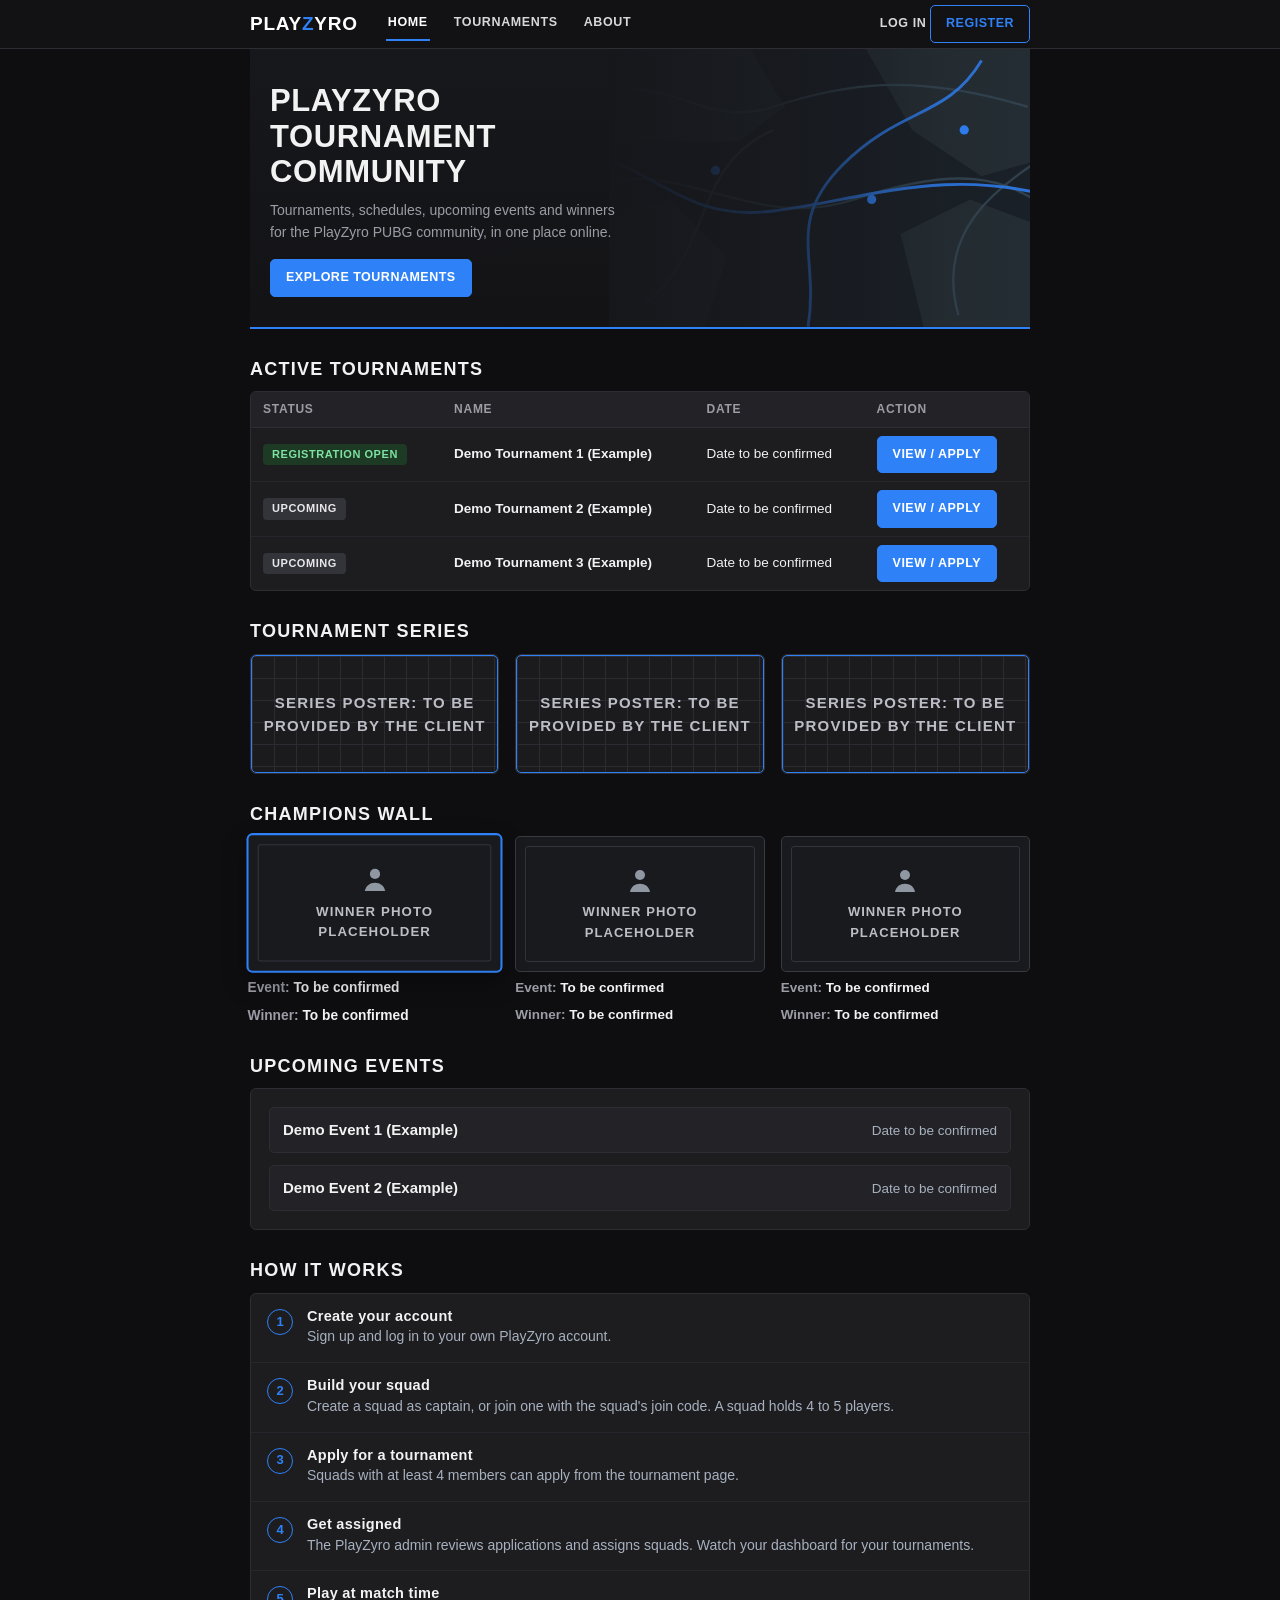
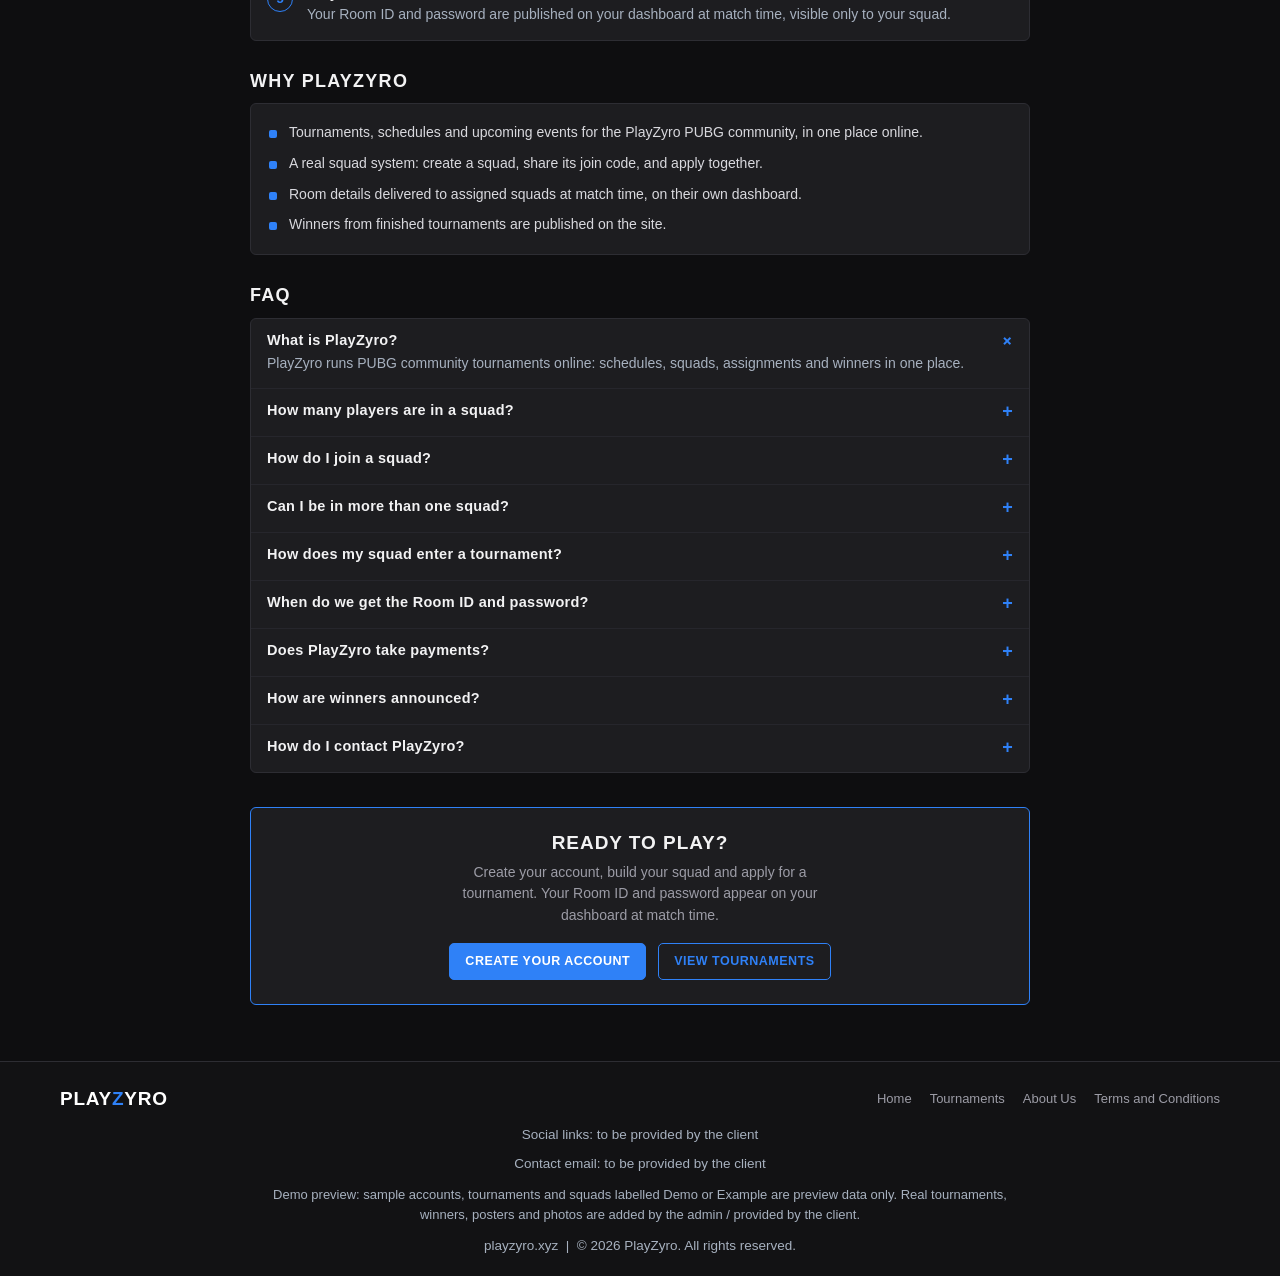
==== index.html @ bf6d505b "UI/UX fix round (Snow-approved 191-point analysis): all V10 points + version 2026-11-20g" ====
<!DOCTYPE html>
<html lang="en">
<head>
<meta charset="UTF-8">
<meta name="viewport" content="width=device-width, initial-scale=1.0">
<title>PlayZyro Tournament Community - PlayZyro</title>
<meta name="description" content=" Tournaments, schedules, upcoming events and winners for the PlayZyro PUBG community, in one place online. ">
<link rel="icon" href=" data:image/svg+xml,%3Csvg xmlns='http://www.w3.org/2000/svg' viewBox='0 0 32 32'%3E%3Crect width='32' height='32' fill='%23151517'/%3E%3Ctext x='16' y='23' font-size='20' font-weight='900' fill='%232f81f7' text-anchor='middle' font-family='Arial'%3EZ%3C/text%3E%3C/svg%3E ">
<link rel="stylesheet" href="assets/css/style.css?v=2026-11-20g">
<script>window.PZ_VARIANT = 'v10';</script>
<script src="assets/js/app.js?v=2026-11-20g"></script>
</head>
<body class="home">
<header class="site">
<div class="header-in col-home">
<a class="logo" href="index.html">PLAY<span class="z">Z</span>YRO</a>
<nav class="main">
<a href="index.html" class="active">Home</a><a href="tournaments.html">Tournaments</a><a href="about.html">About</a>
<a href="dashboard.html" data-nav-dash style="display:none">Dashboard</a>
<a href="admin.html" data-nav-admin style="display:none">Admin Panel</a>
</nav>
<div class="header-right"><span data-user-chip></span></div>
</div>
</header>
<script>
(function(){var u=window.PZ?PZ.session():null;if(u){var d=document.querySelector('[data-nav-dash]');if(d)d.style.display='';if(u.role==='admin'){var a=document.querySelector('[data-nav-admin]');if(a)a.style.display='';}}})();
</script>

<div class="home-wrap">
<section class="hero">
<div class="hero-art"><svg viewBox="0 0 420 240" preserveAspectRatio="xMidYMid slice" role="img" aria-label="Stylised map graphic" xmlns="http://www.w3.org/2000/svg">
<rect width="420" height="240" fill="#1a2027"/>
<g fill="#242d33"><path d="M0 0h150l30 50-40 30H0z"/><path d="M250 0h170v90l-70 20-60-40z"/><path d="M0 150l80-20 50 50-20 60H0z"/><path d="M280 160l60-30 80 30v80H300z"/></g>
<g fill="none" stroke="#31424e" stroke-width="2"><path d="M20 40c60-20 90 30 150 10s120-30 220 0"/><path d="M10 120c80-30 140 40 230 10s130-20 170 10"/><path d="M60 220c60-50 40-120 110-150"/><path d="M330 230c-20-70 30-110 80-140"/></g>
<g fill="none" stroke="#2f81f7" stroke-width="2.5" opacity="0.85"><path d="M0 90c70 10 90 60 170 50s150-40 250-10"/><path d="M200 240c10-60-20-90 30-140s90-40 120-90"/></g>
<g fill="#2f81f7"><circle cx="120" cy="105" r="4"/><circle cx="255" cy="130" r="4"/><circle cx="335" cy="70" r="4"/></g>
</svg><div class="hero-fade"></div></div>
<div class="hero-content">
<h1>PlayZyro<br>Tournament<br>Community</h1>
<p>Tournaments, schedules, upcoming events and winners for the PlayZyro PUBG community, in one place online.</p>
<a class="btn" href="tournaments.html">Explore Tournaments</a>
</div>
</section>

<h2 class="sec">Active Tournaments</h2>
<div class="tablewrap stackwrap"><table class="stack">
<thead><tr><th>Status</th><th>Name</th><th>Date</th><th>Action</th></tr></thead>
<tbody id="home-tournaments"></tbody>
</table></div>

<h2 class="sec">Tournament Series</h2>
<div class="grid3">
<div class="card"><div class="ph tall blue gridbg">Series poster: to be provided by the client</div></div>
<div class="card"><div class="ph tall blue gridbg">Series poster: to be provided by the client</div></div>
<div class="card"><div class="ph tall blue gridbg">Series poster: to be provided by the client</div></div>
</div>

<h2 class="sec">Champions Wall</h2>
<div class="grid3">
<div><div class="photo-ph champ-ph"><span class="ph-frame"><svg width="30" height="30" viewBox="0 0 24 24" fill="currentColor" aria-hidden="true"><circle cx="12" cy="8" r="4"/><path d="M4 21.5c.8-4.2 4-6.5 8-6.5s7.2 2.3 8 6.5z"/></svg><span>Winner Photo Placeholder</span></span></div><p class="champ-line"><span class="cl-k">Event:</span> <span class="cl-v">To be confirmed</span></p><p class="champ-line"><span class="cl-k">Winner:</span> <span class="cl-v">To be confirmed</span></p></div>
<div><div class="photo-ph champ-ph"><span class="ph-frame"><svg width="30" height="30" viewBox="0 0 24 24" fill="currentColor" aria-hidden="true"><circle cx="12" cy="8" r="4"/><path d="M4 21.5c.8-4.2 4-6.5 8-6.5s7.2 2.3 8 6.5z"/></svg><span>Winner Photo Placeholder</span></span></div><p class="champ-line"><span class="cl-k">Event:</span> <span class="cl-v">To be confirmed</span></p><p class="champ-line"><span class="cl-k">Winner:</span> <span class="cl-v">To be confirmed</span></p></div>
<div><div class="photo-ph champ-ph"><span class="ph-frame"><svg width="30" height="30" viewBox="0 0 24 24" fill="currentColor" aria-hidden="true"><circle cx="12" cy="8" r="4"/><path d="M4 21.5c.8-4.2 4-6.5 8-6.5s7.2 2.3 8 6.5z"/></svg><span>Winner Photo Placeholder</span></span></div><p class="champ-line"><span class="cl-k">Event:</span> <span class="cl-v">To be confirmed</span></p><p class="champ-line"><span class="cl-k">Winner:</span> <span class="cl-v">To be confirmed</span></p></div>
</div>

<h2 class="sec">Upcoming Events</h2>
<div class="panel"><div id="home-events" class="evlist"></div></div>

<h2 class="sec">How It Works</h2>
<div class="steps">
<div class="step"><span class="n">1</span><div><h3>Create your account</h3><p>Sign up and log in to your own PlayZyro account.</p></div></div>
<div class="step"><span class="n">2</span><div><h3>Build your squad</h3><p>Create a squad as captain, or join one with the squad's join code. A squad holds 4 to 5 players.</p></div></div>
<div class="step"><span class="n">3</span><div><h3>Apply for a tournament</h3><p>Squads with at least 4 members can apply from the tournament page.</p></div></div>
<div class="step"><span class="n">4</span><div><h3>Get assigned</h3><p>The PlayZyro admin reviews applications and assigns squads. Watch your dashboard for your tournaments.</p></div></div>
<div class="step"><span class="n">5</span><div><h3>Play at match time</h3><p>Your Room ID and password are published on your dashboard at match time, visible only to your squad.</p></div></div>
</div>

<h2 class="sec">Why PlayZyro</h2>
<div class="panel"><ul class="ticks">
<li>Tournaments, schedules and upcoming events for the PlayZyro PUBG community, in one place online.</li>
<li>A real squad system: create a squad, share its join code, and apply together.</li>
<li>Room details delivered to assigned squads at match time, on their own dashboard.</li>
<li>Winners from finished tournaments are published on the site.</li>
</ul></div>

<h2 class="sec">FAQ</h2>
<div class="faq">
<div class="qa"><h3>What is PlayZyro?</h3><p>PlayZyro runs PUBG community tournaments online: schedules, squads, assignments and winners in one place.</p></div>
<div class="qa"><h3>How many players are in a squad?</h3><p>A squad holds 4 to 5 players. The captain creates the squad and shares its join code.</p></div>
<div class="qa"><h3>How do I join a squad?</h3><p>Ask the captain for the squad's join code, then use Join a Squad while logged in.</p></div>
<div class="qa"><h3>Can I be in more than one squad?</h3><p>Each player has one active squad.</p></div>
<div class="qa"><h3>How does my squad enter a tournament?</h3><p>A squad with at least 4 members applies from the tournament page. The admin assigns squads, and assigned squads see the tournament on their dashboard.</p></div>
<div class="qa"><h3>When do we get the Room ID and password?</h3><p>The admin publishes them at match time. They appear on the dashboard of assigned squad members only.</p></div>
<div class="qa"><h3>Does PlayZyro take payments?</h3><p>No. PlayZyro does not take payments, deposits or withdrawals on this site.</p></div>
<div class="qa"><h3>How are winners announced?</h3><p>Winners from finished tournaments are published in the winners section on this site.</p></div>
<div class="qa"><h3>How do I contact PlayZyro?</h3><p>Contact email: to be provided by the client.</p></div>
</div>

<div class="cta-band">
<h2>Ready to Play?</h2>
<p>Create your account, build your squad and apply for a tournament. Your Room ID and password appear on your dashboard at match time.</p>
<div class="row"><a class="btn" href="auth.html">Create Your Account</a><a class="btn ghost" href="tournaments.html">View Tournaments</a></div>
</div>
</div>
<script>
function chip(s){var c=(s==='Registration Open')?'chip green':((s==='Live')?'chip blue':'chip');return '<span class="'+c+'">'+PZ.esc(s)+'</span>';}
var tb=document.getElementById('home-tournaments');
if(!PZ.db.tournaments.length){tb.innerHTML='<tr><td colspan="4" class="empty">No tournaments yet. Tournaments added by the admin will appear here.</td></tr>';}
else{tb.innerHTML=PZ.db.tournaments.map(function(t){return '<tr><td data-label="Status">'+chip(t.status)+'</td><td class="name" data-label="Name">'+PZ.esc(t.name)+'</td><td data-label="Date">'+PZ.esc(t.dateText)+'</td><td data-label="Action"><a class="btn sm" href="tournament.html?id='+t.id+'">View / Apply</a></td></tr>';}).join('');}
var ev=document.getElementById('home-events');
ev.innerHTML=PZ.db.events.length?PZ.db.events.map(function(e){return '<div class="evitem evrow"><b>'+PZ.esc(e.title)+'</b><span class="muted small">'+PZ.esc(e.dateText)+'</span></div>';}).join(''):'<p class="muted">No upcoming events yet. Events added by the admin will appear here.</p>';
</script>
<footer class="site">
<div class="wrap">
<div class="foot-top"><a class="logo" href="index.html">PLAY<span class="z">Z</span>YRO</a>
<nav><a href="index.html">Home</a><a href="tournaments.html">Tournaments</a><a href="about.html">About Us</a><a href="terms.html">Terms and Conditions</a></nav></div>
<p class="small muted">Social links: to be provided by the client</p>
<p class="small muted">Contact email: to be provided by the client</p>
<p class="demo-note">Demo preview: sample accounts, tournaments and squads labelled Demo or Example are preview data only. Real tournaments, winners, posters and photos are added by the admin / provided by the client.</p>
<p class="small muted" style="margin-top:10px">playzyro.xyz &nbsp;|&nbsp; &copy; <span id="yr"></span> PlayZyro. All rights reserved.</p>
</div>
</footer>
<script>document.getElementById('yr').textContent=new Date().getFullYear();</script>
</body>
</html>
---- assets/css/style.css ----
:root{--bg:#0e0e10;--page:#151517;--panel:#1d1d20;--panel2:#232327;--border:#2d2d33;--text:#f2f2f3;--muted:#9c9ca6;--blue:#2f81f7;--blue2:#1f6feb;--chip:#33333a;--green:#3fb950;--radius:6px}
*{box-sizing:border-box;margin:0;padding:0}
html{scrollbar-color:#333 var(--bg)}
body{background:var(--bg);color:var(--text);font-family:-apple-system,BlinkMacSystemFont,"Segoe UI",Roboto,Inter,Helvetica,Arial,sans-serif;font-size:15px;line-height:1.55}
a{color:var(--blue);text-decoration:none}
a:hover{text-decoration:underline}
.wrap{max-width:1200px;margin:0 auto;padding:0 20px}
.wrap-narrow{max-width:900px;margin:0 auto;padding:0 20px}
h1,h2,h3{line-height:1.15;font-weight:800;letter-spacing:.02em}
h2.sec{font-size:19px;text-transform:uppercase;letter-spacing:.06em;margin:34px 0 14px}
.muted{color:var(--muted)}
.small{font-size:13px}
/* header */
header.site{background:#121214;border-bottom:1px solid var(--border);position:sticky;top:0;z-index:50}
.header-in{max-width:1200px;margin:0 auto;padding:0 20px;display:flex;align-items:center;gap:26px;min-height:58px;flex-wrap:wrap}
.logo{font-size:24px;font-weight:900;letter-spacing:.04em;color:#fff;white-space:nowrap}
.logo:hover{text-decoration:none}
.logo .z{color:var(--blue)}
nav.main{display:flex;gap:22px;flex-wrap:wrap;margin-left:8px}
nav.main a{color:#d7d7dc;font-size:13px;font-weight:700;text-transform:uppercase;letter-spacing:.05em;padding:6px 2px}
nav.main a.active{color:#fff;border-bottom:2px solid var(--blue)}
nav.main a:hover{color:#fff;text-decoration:none}
.header-right{margin-left:auto;display:flex;align-items:center;gap:14px;font-size:13px}
.btn{display:inline-block;background:var(--blue);color:#fff;border:1px solid var(--blue);border-radius:5px;padding:9px 18px;font-weight:700;font-size:13px;text-transform:uppercase;letter-spacing:.04em;cursor:pointer;text-align:center}
.btn:hover{background:var(--blue2);text-decoration:none}
.btn.ghost{background:transparent;color:var(--blue)}
.btn.ghost:hover{background:#1b2a44}
.btn.grey{background:var(--chip);border-color:var(--chip);color:#eee}
.btn.sm{padding:6px 12px;font-size:12px}
.btn.block{display:block;width:100%}
/* hero */
.hero{background:linear-gradient(180deg,#17181c,#131316);border-bottom:2px solid var(--blue);padding:44px 0 40px;overflow:hidden}
.hero-grid{display:grid;grid-template-columns:1.15fr .85fr;gap:24px;align-items:center}
.hero h1{font-size:42px;text-transform:uppercase}
.hero p{color:var(--muted);margin:12px 0 20px;max-width:46ch}
.hero-map{width:100%;height:auto;display:block}
/* panels, cards, tables */
.panel{background:var(--panel);border:1px solid var(--border);border-radius:var(--radius);padding:18px}
.ph{width:100%;border:1px solid #3a3a42;border-radius:5px;background:repeating-linear-gradient(45deg,#222227,#222227 10px,#26262b 10px,#26262b 20px);color:#bdbdc6;display:flex;align-items:center;justify-content:center;text-align:center;font-weight:800;letter-spacing:.08em;text-transform:uppercase;padding:26px 10px;min-height:130px}
.ph.tall{min-height:170px}
.ph.grey{background:#5a5a60;color:#e8e8ea}
.grid3{display:grid;grid-template-columns:repeat(3,1fr);gap:16px}
.card{background:var(--panel);border:1px solid var(--border);border-radius:var(--radius);overflow:hidden}
.card .body{padding:14px}
.card h3{font-size:16px;margin-bottom:4px}
.chip{display:inline-block;background:var(--chip);color:#e8e8ea;border-radius:4px;padding:2px 9px;font-size:11px;font-weight:700;text-transform:uppercase;letter-spacing:.05em}
.chip.blue{background:var(--blue);color:#fff}
.chip.green{background:#1d3a24;color:#7ee2a0}
.tablewrap{overflow-x:auto;border:1px solid var(--border);border-radius:var(--radius);background:var(--panel);max-width:100%}
.admin-grid>*{min-width:0}
table{width:100%;border-collapse:collapse;min-width:560px}
th{ text-align:left;font-size:12px;text-transform:uppercase;letter-spacing:.06em;color:var(--muted);background:var(--panel2);padding:11px 14px;border-bottom:1px solid var(--border)}
td{padding:12px 14px;border-bottom:1px solid #26262c;vertical-align:middle}
tr:last-child td{border-bottom:none}
td.name{font-weight:700}
/* forms */
label{display:block;font-size:12px;font-weight:700;text-transform:uppercase;letter-spacing:.06em;color:var(--muted);margin:14px 0 6px}
input,select,textarea{width:100%;background:#141416;border:1px solid #3a3a42;border-radius:5px;color:var(--text);padding:10px 12px;font-size:14px;font-family:inherit}
input:focus,select:focus{outline:2px solid var(--blue);outline-offset:0}
.check{display:flex;gap:9px;align-items:flex-start;font-size:13px;color:var(--muted);margin:14px 0;text-transform:none;letter-spacing:0;font-weight:400}
.check input{width:auto;margin-top:3px}
.formerr{background:#3a1d1d;border:1px solid #7a3333;color:#ffb4b4;border-radius:5px;padding:10px 12px;font-size:13px;margin-top:14px;display:none}
.formok{background:#1d3320;border:1px solid #2f5a36;color:#a9e8b6;border-radius:5px;padding:10px 12px;font-size:13px;margin-top:14px;display:none}
/* footer */
footer.site{border-top:1px solid var(--border);background:#121214;margin-top:56px;padding:30px 0 26px;text-align:center}
footer.site .logo{font-size:19px}
footer.site nav{display:flex;gap:18px;justify-content:center;flex-wrap:wrap;margin:12px 0}
footer.site nav a{color:var(--muted);font-size:13px}
.demo-note{max-width:760px;margin:14px auto 0;color:var(--muted);font-size:12.5px}
/* auth */
.auth-shell{max-width:920px;margin:38px auto;padding:0 20px}
.auth-card{display:grid;grid-template-columns:1fr 1fr;background:var(--panel);border:1px solid var(--border);border-radius:8px;overflow:hidden}
.auth-left{padding:30px;border-right:1px solid var(--border);background:linear-gradient(160deg,#191a20,#121215)}
.auth-left .big{font-size:38px;font-weight:900;letter-spacing:.03em;line-height:1.05}
.auth-left .big .z{color:var(--blue)}
.auth-feats{margin:22px 0;display:grid;gap:9px}
.auth-feats span{font-size:15px;font-weight:800;text-transform:uppercase;letter-spacing:.07em;color:#e8e8ea}
.auth-feats span i{font-style:normal;color:var(--blue);margin-right:8px}
.auth-right{padding:26px 28px}
.tabs{display:flex;gap:26px;border-bottom:1px solid var(--border);margin-bottom:6px}
.tabs button{background:none;border:none;color:var(--muted);font:inherit;font-weight:800;font-size:13px;text-transform:uppercase;letter-spacing:.05em;padding:10px 2px;cursor:pointer}
.tabs button.active{color:#fff;border-bottom:2px solid var(--blue)}
.demo-box{margin-top:20px;background:var(--panel2);border:1px dashed #45454f;border-radius:5px;padding:12px 14px;font-size:13px;color:var(--muted)}
.demo-box b{color:#e8e8ea}
/* dashboard */
.dash-grid{display:grid;grid-template-columns:360px 1fr;gap:26px;align-items:start;margin-top:26px}
.member{display:flex;align-items:center;gap:11px;padding:9px 2px;border-bottom:1px solid #26262c}
.member:last-child{border-bottom:none}
.avatar{width:30px;height:30px;border-radius:50%;background:#3a3f4a;color:#fff;display:flex;align-items:center;justify-content:center;font-weight:800;font-size:13px;flex:none}
.codebox{display:flex;gap:10px;align-items:center;background:#141416;border:1px solid #3a3a42;border-radius:5px;padding:10px 12px;margin-top:12px}
.codebox .code{font-size:19px;font-weight:800;letter-spacing:.06em}
.roomcard{border:1px solid var(--blue);border-radius:var(--radius);overflow:hidden;margin-top:14px}
.roomcard .tab{background:var(--blue);color:#fff;font-weight:800;font-size:12px;text-transform:uppercase;letter-spacing:.06em;padding:7px 14px}
.roomcard .rbody{background:var(--panel);padding:16px}
.roomvals{display:grid;grid-template-columns:1fr 1fr;gap:14px}
.roomvals .v{font-size:21px;font-weight:800}
/* admin */
.admin-head{display:flex;align-items:center;gap:16px;flex-wrap:wrap;margin-top:24px}
.counts{margin-left:auto;display:flex;gap:10px;flex-wrap:wrap}
.count-pill{background:var(--panel);border:1px solid var(--border);border-radius:5px;padding:8px 14px;font-size:13px}
.count-pill b{font-size:16px}
.admin-grid{display:grid;grid-template-columns:1fr 1.25fr .95fr;gap:18px;align-items:start;margin-top:18px}
.admin-grid h3{font-size:15px;text-transform:uppercase;letter-spacing:.06em;margin-bottom:12px}
.tlist{display:grid;gap:12px}
.titem{border-left:3px solid var(--blue);background:var(--panel2);border-radius:4px;padding:11px 13px}
.titem .nm{font-weight:800}
.evlist{display:grid;gap:12px}
.evitem{border:1px solid var(--border);border-radius:5px;padding:11px 13px;background:var(--panel2)}
.checklist{display:grid;gap:8px;margin:8px 0}
.checklist label{display:flex;gap:9px;align-items:center;text-transform:none;letter-spacing:0;font-size:14px;color:var(--text);font-weight:600;margin:0}
.checklist input{width:auto}
/* ===== Round 1 screenshot-match fixes ===== */
/* Landing-R1-01: compact header inside the page column */
.header-in{min-height:48px;gap:20px}
header.site .logo{font-size:19px}
nav.main a{font-size:12.5px}
.login-link{color:#d7d7dc;font-weight:700;text-transform:uppercase;font-size:12.5px;letter-spacing:.05em}
.login-link:hover{color:#fff;text-decoration:none}
.btn.outline{background:transparent;color:var(--blue);border:1px solid var(--blue)}
.btn.outline:hover{background:#1b2a44;text-decoration:none}
.header-in.col-home{max-width:820px}
/* Landing-R1-02: compact narrow Home column */
.home-wrap{max-width:820px;margin:0 auto;padding:0 20px}
body.home h2.sec{font-size:16px;margin:26px 0 10px}
body.home td{padding:8px 12px;font-size:13.5px}
body.home th{padding:8px 12px}
body.home .btn{padding:8px 15px;font-size:12.5px}
body.home .ph{min-height:96px;padding:18px 10px}
body.home .ph.tall{min-height:118px}
/* Landing-R1-03: hero artwork edge-to-edge on the right half */
.hero{position:relative;padding:34px 20px 30px}
.hero-art{position:absolute;top:0;right:0;bottom:0;width:54%;z-index:0}
.hero-art svg{width:100%;height:100%;display:block}
.hero-fade{position:absolute;inset:0;background:linear-gradient(90deg,#16171b 0%,rgba(22,23,27,.72) 42%,rgba(22,23,27,.08) 78%,rgba(22,23,27,0) 100%)}
.hero-content{position:relative;z-index:1;max-width:56%}
body.home .hero h1{font-size:31px}
body.home .hero p{font-size:14px;margin:10px 0 16px}
/* Landing-R1-04: series boxes - blue outline only */
.ph.blue{border-color:var(--blue)}
/* Landing-R1-05: champions wall - plain dark, envelope cross lines, icon */
.champ-ph{position:relative;background:#1b1b1f;overflow:hidden}
.champ-ph .x{position:absolute;inset:0;width:100%;height:100%}
.champ-ph .c{position:relative;z-index:1;display:flex;flex-direction:column;align-items:center;gap:7px}
.champ-ph .c svg{color:#8f97a3}
.champ-line{margin-top:8px;font-weight:700;font-size:13.5px}
/* Tournaments-R1-01: labelled filter row */
.filterrow3{display:grid;grid-template-columns:1.2fr 1fr 1fr;gap:14px;margin:20px 0;align-items:end}
.fctl label{margin:0 0 6px}
.fctl input,.fctl select{margin:0}
/* Tournaments-R1-02: grid-pattern poster placeholder + meta row */
.ph.gridbg{background-color:#1b1b1e;background-image:linear-gradient(#2b2b31 1px,transparent 1px),linear-gradient(90deg,#2b2b31 1px,transparent 1px);background-size:22px 22px}
.cardmeta{display:flex;align-items:center;justify-content:space-between;gap:10px;margin-top:12px}
.chip.prize{background:var(--chip);color:#e8e8ea;text-transform:none;letter-spacing:.02em;font-size:12px;padding:4px 10px}
/* Tournaments-R1-03: bracket actions */
.brackets{font-weight:700;white-space:nowrap;text-transform:uppercase;letter-spacing:.06em}
.brackets::before{content:"[";margin-right:2px}
.brackets::after{content:"]";margin-left:2px}
/* Auth-R1-01: left panel lockup, stat slots, crate, corner brackets */
.auth-left{position:relative;padding:30px 30px 196px;background-color:#14151a;background-image:linear-gradient(160deg,rgba(25,26,32,.92),rgba(18,18,21,.96)),linear-gradient(#23242b 1px,transparent 1px),linear-gradient(90deg,#23242b 1px,transparent 1px);background-size:auto,26px 26px,26px 26px}
.auth-left .big{font-size:34px}
.auth-left .big .pl{display:block}
.cnr{position:absolute;width:18px;height:18px;border:2px solid #4a5566;z-index:2}
.cnr.tl{top:10px;left:10px;border-right:none;border-bottom:none}
.cnr.tr{top:10px;right:10px;border-left:none;border-bottom:none}
.cnr.bl{bottom:10px;left:10px;border-right:none;border-top:none}
.cnr.br{bottom:10px;right:10px;border-left:none;border-top:none}
.auth-stats{margin-top:26px;display:grid;gap:20px;position:relative;z-index:1}
.astat .av{font-size:19px;font-weight:800;color:#fff;line-height:1.2}
.astat .al{font-size:11.5px;font-weight:700;text-transform:uppercase;letter-spacing:.08em;color:var(--muted);margin-top:2px}
.crate{position:absolute;right:16px;bottom:14px;width:172px;height:auto;z-index:1}
/* Dashboard-R1-01: bell + avatar in header */
.bell{position:relative;display:inline-flex;color:#d7d7dc}
.bell .dot{position:absolute;top:-2px;right:-2px;width:8px;height:8px;border-radius:50%;background:var(--blue)}
.userbox{display:flex;align-items:center;gap:9px;font-weight:700}
/* Dashboard-R1-02: enrolled rows blue left border */
tr.enrolled td:first-child{border-left:3px solid var(--blue)}
/* Dashboard-R1-03: room card angled tab + starts line + copy buttons */
.roomcard{overflow:visible}
.room-top{display:flex;justify-content:space-between;align-items:flex-start;gap:10px}
.room-tab{background:var(--blue);color:#fff;font-weight:800;font-size:12px;text-transform:uppercase;letter-spacing:.06em;padding:7px 22px 7px 14px;clip-path:polygon(0 0,100% 0,calc(100% - 13px) 100%,0 100%);margin:-1px 0 0 -1px;border-radius:5px 0 0 0}
.room-starts{font-size:12.5px;color:var(--muted);padding:7px 12px 0 0;text-align:right}
.room-starts b{color:var(--text)}
.rname{font-weight:800;text-transform:uppercase;letter-spacing:.04em;font-size:13px;margin-bottom:10px}
.vrow{display:flex;align-items:center;gap:9px}
.copybtn{background:#26262c;border:1px solid #3a3a42;border-radius:5px;color:#c9c9d1;width:30px;height:30px;display:inline-flex;align-items:center;justify-content:center;cursor:pointer;flex:none}
.copybtn:hover{color:#fff;border-color:var(--blue)}
/* Admin-R1-01: system status */
.sys-status{font-size:12px;letter-spacing:.06em;color:var(--muted);display:flex;align-items:center;gap:7px;text-transform:uppercase}
.sys-status b{color:var(--green)}
.sysdot{width:8px;height:8px;border-radius:50%;background:var(--blue);display:inline-block}
.admin-grid .panel{scroll-margin-top:78px}
/* Admin-R1-03: panel head search, actions, pagination */
.panelhead{display:flex;align-items:center;justify-content:space-between;gap:12px;margin-bottom:12px}
.panelhead h3{margin-bottom:0}
.panelhead input[type="search"]{width:170px;padding:7px 10px;font-size:13px}
.act{font-weight:700;font-size:12.5px;text-transform:uppercase;letter-spacing:.04em;background:none;border:none;color:var(--blue);cursor:pointer;padding:2px 3px;font-family:inherit}
.act:hover{text-decoration:underline}
.act.danger{color:#f0716c}
.pager{display:flex;align-items:center;gap:10px;justify-content:center;margin-top:12px;font-size:13px;color:var(--muted)}
.pager button{background:var(--panel2);border:1px solid var(--border);color:var(--text);border-radius:5px;padding:5px 12px;cursor:pointer;font-family:inherit;font-size:13px}
.pager button:disabled{opacity:.4;cursor:default}
tr.hl td{background:#1c2a3f}
.sq-detail{margin-top:12px;border:1px dashed #45454f;border-radius:5px;padding:11px 13px;font-size:13.5px;background:var(--panel2)}
.inline-edit{display:flex;gap:8px;align-items:center}
.inline-edit input{flex:1;padding:7px 10px}
.status-banned{color:#f0716c;font-weight:700}
.status-active{color:var(--green);font-weight:700}
/* Admin-R1-04: tournament manager items */
.titem{border-left:3px solid #3a3a42}
.titem.st-reg{border-left-color:#e8e8ea}
.titem.st-live{border-left-color:var(--blue)}
.titem.st-up{border-left-color:#3a3a42}
.trow{display:flex;align-items:flex-start;justify-content:space-between;gap:10px}
.trow .nm{font-weight:800}
.trow .tright{display:flex;align-items:center;gap:10px;flex:none}
.trow .parts{display:flex;align-items:center;gap:6px;color:var(--muted);font-size:13px}
.tchip{background:#3a3a42;color:#e8e8ea}
.tchip.white{background:#e8e8ea;color:#17171a}
.tchip.blue{background:var(--blue);color:#fff}
@media(max-width:640px){
 .trow{flex-wrap:wrap}
 .trow .tmain{min-width:0;flex:1 1 auto}
 .trow .tmain .chip{max-width:100%}
}
/* Admin-R1-05: events timeline */
.timeline{position:relative;display:grid;gap:0}
.timeline:before{content:"";position:absolute;left:56px;top:8px;bottom:8px;width:2px;background:#33333c}
.tl-item{position:relative;display:grid;grid-template-columns:44px 1fr;gap:26px;padding:9px 0}
.tl-date{background:var(--panel2);border:1px solid var(--border);border-radius:5px;text-align:center;font-weight:800;font-size:13px;padding:8px 0;letter-spacing:.05em;align-self:start}
.tl-dot{position:absolute;left:52.5px;top:20px;width:9px;height:9px;border-radius:50%;background:var(--blue);z-index:1}
.tl-card{border:1px solid var(--border);border-radius:5px;padding:10px 13px;background:var(--panel2);align-self:start}
.ev-add{margin:2px 0 10px 70px}
/* TournamentDetail-R1-01: detail grid stacks on phone */
.dash-grid.detail{grid-template-columns:1fr 380px}
@media(max-width:760px){
 .dash-grid.detail{grid-template-columns:1fr}
 .filterrow3{grid-template-columns:1fr}
 .hero-art{width:100%;opacity:.5}
 .hero-content{max-width:100%}
 .crate{width:132px}
 .auth-left{padding-bottom:158px}
 .ev-add{margin-left:0}
}
/* ===== Round 2 (Snow phone check) fixes ===== */
/* R2-04: heading type stack actually applied (single source stack) */
:root{--font:-apple-system,BlinkMacSystemFont,"Segoe UI",Roboto,Inter,Helvetica,Arial,sans-serif}
body{font-family:var(--font)}
h1,h2,h3,.logo,.auth-left .big,.tl-date,.codebox .code{font-family:var(--font)}
button{font-family:inherit}
/* R2-03/06: photo placeholder treatment - frame + silhouette, distinct from grid posters */
.photo-ph{position:relative;border:1px solid #3a3a42;border-radius:5px;background:#191a1e;display:flex;min-height:130px;color:#bdbdc6}
.photo-ph .ph-frame{flex:1;margin:9px;border:1px solid #33333d;border-radius:3px;display:flex;flex-direction:column;align-items:center;justify-content:center;gap:7px;font-weight:800;letter-spacing:.08em;text-transform:uppercase;text-align:center;padding:18px 10px;font-size:13px}
.photo-ph .ph-frame svg{color:#8f97a3}
.champ-line{margin-top:6px;font-weight:700;font-size:13.5px}
.champ-line .cl-k{color:var(--muted);font-weight:600}
.champ-line .cl-v{white-space:nowrap}
/* R2-01/02: mobile header one row + slide-in drawer */
.nav-toggle{display:none;background:none;border:1px solid var(--border);border-radius:5px;width:40px;height:40px;align-items:center;justify-content:center;cursor:pointer;color:#fff;flex:none;padding:0}
.drawer{position:fixed;top:0;right:0;height:100dvh;width:min(320px,86vw);background:#141416;border-left:1px solid var(--border);z-index:200;transform:translateX(105%);visibility:hidden;transition:transform .32s ease,visibility 0s linear .32s;display:flex;flex-direction:column;padding:18px;overflow-y:auto}
.drawer.open{transform:translateX(0);visibility:visible;transition:transform .32s ease,visibility 0s}
.drawer-backdrop{position:fixed;inset:0;background:rgba(0,0,0,.55);z-index:190;opacity:0;pointer-events:none;transition:opacity .32s ease}
.drawer-backdrop.show{opacity:1;pointer-events:auto}
.drawer-head{display:flex;align-items:center;justify-content:space-between;gap:12px;margin-bottom:10px}
.drawer-close{background:none;border:1px solid var(--border);border-radius:5px;width:36px;height:36px;display:inline-flex;align-items:center;justify-content:center;cursor:pointer;color:#fff;flex:none;padding:0}
.drawer nav{display:grid;gap:0}
.drawer nav a{padding:12px 6px;border-bottom:1px solid #26262c;color:#e8e8ea;font-weight:700;text-transform:uppercase;font-size:13px;letter-spacing:.05em}
.drawer nav a:hover{color:#fff;text-decoration:none}
.drawer-auth{margin-top:auto;padding-top:16px;display:grid;gap:10px;font-size:14px}
.drawer-auth .drawer-user{font-weight:800;font-size:15px}
@media(max-width:820px){
 header.site nav.main{display:none}
 header.site .header-right{display:none}
 .nav-toggle{display:inline-flex;margin-left:auto}
 .header-in{flex-wrap:nowrap;gap:12px}
}
@media(min-width:821px){
 .drawer,.drawer-backdrop{display:none}
}
/* R2-05/08: auth - form leads on mobile, stat slots one row of 3 with dividers */
@media(max-width:820px){
 .auth-card{grid-template-columns:1fr}
 .auth-right{order:-1}
 .auth-left{border-right:none;border-top:1px solid var(--border);padding-bottom:172px}
 .auth-stats{grid-template-columns:repeat(3,1fr);gap:0}
 .auth-stats .astat{padding:0 10px}
 .auth-stats .astat:first-child{padding-left:0}
 .auth-stats .astat + .astat{border-left:1px solid var(--border)}
 .auth-stats .av{font-size:14.5px}
}
/* R2-07: public tables become stacked label/value cards on mobile */
@media(max-width:640px){
 table.stack{min-width:0;display:block}
 table.stack thead{display:none}
 table.stack tbody{display:block}
 table.stack tr{display:block;background:var(--panel);border:1px solid var(--border);border-radius:6px;margin:0 0 12px;padding:5px 0}
 table.stack td{display:flex;justify-content:space-between;align-items:center;gap:14px;border-bottom:1px solid #26262c;padding:9px 14px;text-align:right}
 table.stack tr td:last-child{border-bottom:none}
 table.stack td::before{content:attr(data-label);font-size:11px;font-weight:700;text-transform:uppercase;letter-spacing:.06em;color:var(--muted);text-align:left;flex:none}
 table.stack td.empty{display:block;text-align:center}
 table.stack td.empty::before{content:none}
 .stackwrap{overflow:visible;border:none;background:transparent;border-radius:0}
}
/* R2-07: admin tables - contained scroll, visible hint, sticky first column on mobile */
.scrollhint{display:none}
#panel-users table,#panel-squads table{min-width:0}
@media(max-width:820px){
 .scrollhint{display:block;font-size:12px;color:var(--muted);margin:0 0 8px}
 #panel-users table,#panel-squads table{min-width:540px}
 #panel-users th:first-child,#panel-squads th:first-child{position:sticky;left:0;background:var(--panel2);z-index:1}
 #panel-users td:first-child,#panel-squads td:first-child{position:sticky;left:0;background:var(--panel);z-index:1}
}
/* R2-09: footer tightened, brand/nav columns on desktop */
footer.site{padding:22px 0 20px}
.foot-top{display:flex;align-items:center;justify-content:space-between;gap:14px;flex-wrap:wrap;margin-bottom:12px}
footer.site .foot-top nav{margin:0}
footer.site p{margin-top:8px}
footer.site .demo-note{margin-top:10px}
@media(max-width:640px){
 .foot-top{flex-direction:column;justify-content:center;text-align:center}
}
/* R2-13: depth sections - steps, why list, faq, rules, cta band */
.steps{border:1px solid var(--border);border-radius:6px;background:var(--panel);overflow:hidden}
.step{display:flex;gap:14px;padding:14px 16px;border-bottom:1px solid #26262c}
.step:last-child{border-bottom:none}
.step .n{flex:none;width:26px;height:26px;border:1px solid var(--blue);color:var(--blue);border-radius:50%;display:flex;align-items:center;justify-content:center;font-weight:800;font-size:13px;margin-top:1px}
.step h3{font-size:14.5px;margin-bottom:2px}
.step p{color:var(--muted);font-size:13.5px}
.ticks{list-style:none;display:grid;gap:9px}
.ticks li{padding-left:20px;position:relative;color:#d9d9de;font-size:14px}
.ticks li::before{content:"";position:absolute;left:0;top:8px;width:8px;height:8px;background:var(--blue);border-radius:2px}
.faq{border:1px solid var(--border);border-radius:6px;background:var(--panel);overflow:hidden}
.qa{padding:13px 16px;border-bottom:1px solid #26262c}
.qa:last-child{border-bottom:none}
.qa h3{font-size:14.5px;margin-bottom:3px}
.qa p{color:var(--muted);font-size:13.5px}
.cta-band{border:1px solid var(--blue);border-radius:6px;background:var(--panel);padding:24px 20px;text-align:center;margin-top:34px}
.cta-band h2{font-size:19px;text-transform:uppercase;letter-spacing:.05em}
.cta-band p{color:var(--muted);margin:8px auto 16px;max-width:52ch;font-size:14px}
.cta-band .row{display:flex;gap:12px;justify-content:center;flex-wrap:wrap}
/* toast */
.pz-toast{position:fixed;left:50%;bottom:26px;transform:translateX(-50%) translateY(20px);background:#22242a;color:#fff;border:1px solid var(--blue);border-radius:6px;padding:12px 20px;font-size:14px;opacity:0;pointer-events:none;transition:opacity .25s,transform .25s;z-index:999;max-width:90vw;text-align:center}
.pz-toast.show{opacity:1;transform:translateX(-50%) translateY(0)}
/* text pages */
.prose{max-width:820px}
.prose h2{font-size:17px;margin:24px 0 8px;text-transform:uppercase;letter-spacing:.04em}
.prose p{color:#d9d9de;margin-bottom:12px}
.gapbox{border:1px dashed #54545f;border-radius:6px;padding:16px;background:var(--panel);color:var(--muted);margin-top:22px}
.pagehead{margin-top:30px}
.pagehead h1{font-size:34px;text-transform:uppercase}
.crumb{display:inline-block;background:var(--panel2);border:1px solid var(--border);border-radius:20px;padding:4px 13px;font-size:11px;font-weight:700;text-transform:uppercase;letter-spacing:.07em;color:var(--muted);margin-bottom:12px}
.filterrow{display:grid;grid-template-columns:1fr 220px;gap:14px;margin:20px 0}
.empty{padding:26px;text-align:center;color:var(--muted)}
@media(max-width:1000px){.admin-grid{grid-template-columns:1fr 1fr}}
@media(max-width:760px){
 .hero-grid{grid-template-columns:1fr}.hero h1{font-size:32px}
 .grid3{grid-template-columns:1fr}
 .dash-grid{grid-template-columns:1fr}
 .admin-grid{grid-template-columns:1fr}
 .auth-card{grid-template-columns:1fr}
 .auth-left{border-right:none;border-bottom:1px solid var(--border)}
 .filterrow{grid-template-columns:1fr}
 .header-in{gap:12px;padding-top:10px;padding-bottom:10px}
 nav.main{gap:14px;margin-left:0}
 .header-right{margin-left:0}
 .roomvals{grid-template-columns:1fr}
}

/* ===== UI/UX round (Snow-approved analysis, 2026-11-20) ===== */
.muted{color:#a7b1bf}
.small{font-size:13.5px}
.step p,.qa p{font-size:14px;color:#a7b1bf}
.demo-note{font-size:13px;color:#a7b1bf}
label{color:#9aa7b4}
.fctl label{letter-spacing:.08em}
h2.sec{font-size:20px;letter-spacing:.07em;margin:36px 0 14px}
body.home h2.sec{font-size:18px;margin:30px 0 12px}
.chip.prize{background:transparent;color:#c9c9d1;padding:0;font-weight:600}
.evitem.evrow{display:flex;justify-content:space-between;align-items:baseline;gap:14px;padding:10px 13px}
@media(min-width:821px){.astat{display:flex;align-items:baseline;justify-content:space-between;gap:14px;border-bottom:1px solid var(--border);padding-bottom:10px}.astat .al{order:-1;margin-top:0}}
.demo-box .cred{display:block;font-family:ui-monospace,Menlo,Consolas,monospace;font-size:12.5px;color:#e8e8ea;margin-top:5px}
.crate{right:20px;bottom:20px;opacity:.85}
.pagehead.dash-head{display:flex;justify-content:space-between;align-items:center;gap:14px;flex-wrap:wrap}
.room-tab{margin:0;clip-path:none;border-radius:5px}
.room-top{padding:12px 14px 0;align-items:center}
.room-starts{padding:0}
.squad-band{display:grid;grid-template-columns:1fr 1fr;gap:18px;margin-top:14px;align-items:start}
@media(max-width:760px){.squad-band{grid-template-columns:1fr}}
.status-row{display:flex;gap:12px;align-items:center;background:var(--panel2);border:1px solid var(--border);border-radius:5px;padding:10px 13px;font-size:13.5px;margin-top:16px}
.segs{display:flex;gap:4px;flex:none}
.segs i{width:16px;height:8px;border-radius:2px;background:#3a3a42}
.segs i.on{background:var(--blue)}
.mtable td{padding:10px 12px}
.empty-panel{padding:22px;color:var(--muted)}
.code-in{font-family:ui-monospace,Menlo,Consolas,monospace;letter-spacing:.15em;text-transform:uppercase;font-size:16px}
.meta-table{table-layout:fixed;width:100%}
.meta-table td:first-child{width:140px}
.sched-table{font-size:13px}
.sched-table td{padding:10px 12px}
@media(min-width:821px){#panel-users table,#panel-squads table{table-layout:fixed;min-width:0;font-size:12.5px}#panel-users td,#panel-users th,#panel-squads td,#panel-squads th{padding:8px 10px}}
.admin-grid{display:block;column-count:3;column-gap:18px}
.admin-grid>.panel{break-inside:avoid;margin:0 0 18px!important}
@media(max-width:1000px){.admin-grid{column-count:2}}
@media(max-width:760px){.admin-grid{column-count:1}}
.counts{gap:0}
.count-pill{background:transparent;border:none;border-right:1px solid var(--border);border-radius:0;padding:2px 16px 2px 0;margin-right:16px}
.count-pill:last-child{border-right:none;margin-right:0;padding-right:0}
.count-pill b{font-size:17px;color:#fff}
.gapbox{border:1px solid var(--border)}
.gb-h{font-size:12px;font-weight:800;text-transform:uppercase;letter-spacing:.07em;color:var(--text);margin-bottom:6px}
.prose{line-height:1.7}
.prose p{color:#c3ccd6;font-size:15px}
.clause-index{columns:2;column-gap:26px;margin:0 0 20px;padding-bottom:16px;border-bottom:1px solid var(--border)}
.clause-index a{display:block;color:#a7b1bf;font-size:14px;padding:3px 0}
.clause-index a:hover{color:var(--blue)}

/* ===== PlayZyro Animations R1 (panel-approved S1-S5 + O1-O4, Chat 3) =====
   Rules: content visible on load, entrance starts from visible, no scroll-reveal,
   animations are never gated on any motion preference setting. */
.btn{transition:background-color .16s ease,color .16s ease,border-color .16s ease,transform .12s ease}
.btn:active{transform:scale(.98)}
.main-nav a,nav.main a,.drawer-nav a{transition:color .15s ease,background-color .15s ease}
@keyframes pzHero{from{transform:translateY(8px) scale(.99);opacity:.92}to{transform:translateY(0) scale(1);opacity:1}}
.hero{animation:pzHero .38s ease-out}

@media (hover:hover) and (pointer:fine){
  .card{transition:transform .18s ease,border-color .18s ease,box-shadow .18s ease}
  .card:hover{transform:translateY(-2px);border-color:#2f81f7;box-shadow:0 8px 20px rgba(0,0,0,.35)}
}
.pz-prog{height:3px;background:#2d2d33;margin-top:10px;overflow:hidden}
.pz-prog i{display:block;height:100%;width:0;background:#2f81f7;transition:width .3s ease}

.pz-faq-q{cursor:pointer;display:flex;justify-content:space-between;align-items:center;gap:12px}
.pz-chev{flex:none;color:#2f81f7;font-size:18px;line-height:1;transition:transform .28s ease}
.pz-chev::after{content:"+"}
.pz-open .pz-chev{transform:rotate(45deg)}
.pz-faq-a{display:grid;grid-template-rows:0fr;transition:grid-template-rows .28s ease}
.pz-faq-in{overflow:hidden;min-height:0}
.pz-msg-in{animation:pzMsg .2s ease-out}
@keyframes pzMsg{from{opacity:.35;transform:translateY(-4px)}to{opacity:1;transform:translateY(0)}}
.pz-swap{animation:pzSwap .16s ease-out}
@keyframes pzSwap{from{opacity:.45}to{opacity:1}}
.pz-reveal{animation:pzReveal .5s ease-out}
@keyframes pzReveal{from{opacity:.55;transform:scale(.985)}to{opacity:1;transform:scale(1)}}
.grid3>div .ph{transition:border-color .45s ease,box-shadow .45s ease}
.grid3>div.pz-active .ph{border-color:#2f81f7;box-shadow:0 0 0 1px #2f81f7}
/* Animations R1 strengthening (panel ruling 2026-11-20): the rule above aimed at a .ph element
   that does not exist inside the champion units, so no frame ever rendered. The real placeholder
   is .photo-ph.champ-ph (it carries the border). Frame now lands there, and the active unit
   scales slightly, in V10's restrained blue tuning. */
.grid3>div{transition:transform .45s ease}
.grid3>div.pz-active{transform:scale(1.02);position:relative;z-index:1}
.grid3>div.pz-active .champ-ph{border-color:#2f81f7;box-shadow:0 0 0 1px #2f81f7,0 10px 24px rgba(0,0,0,.35)}
/* Animations R1 fix: open state for the FAQ answer wrapper (was missing, answers could not expand). */
.qa.pz-open .pz-faq-a{grid-template-rows:1fr}
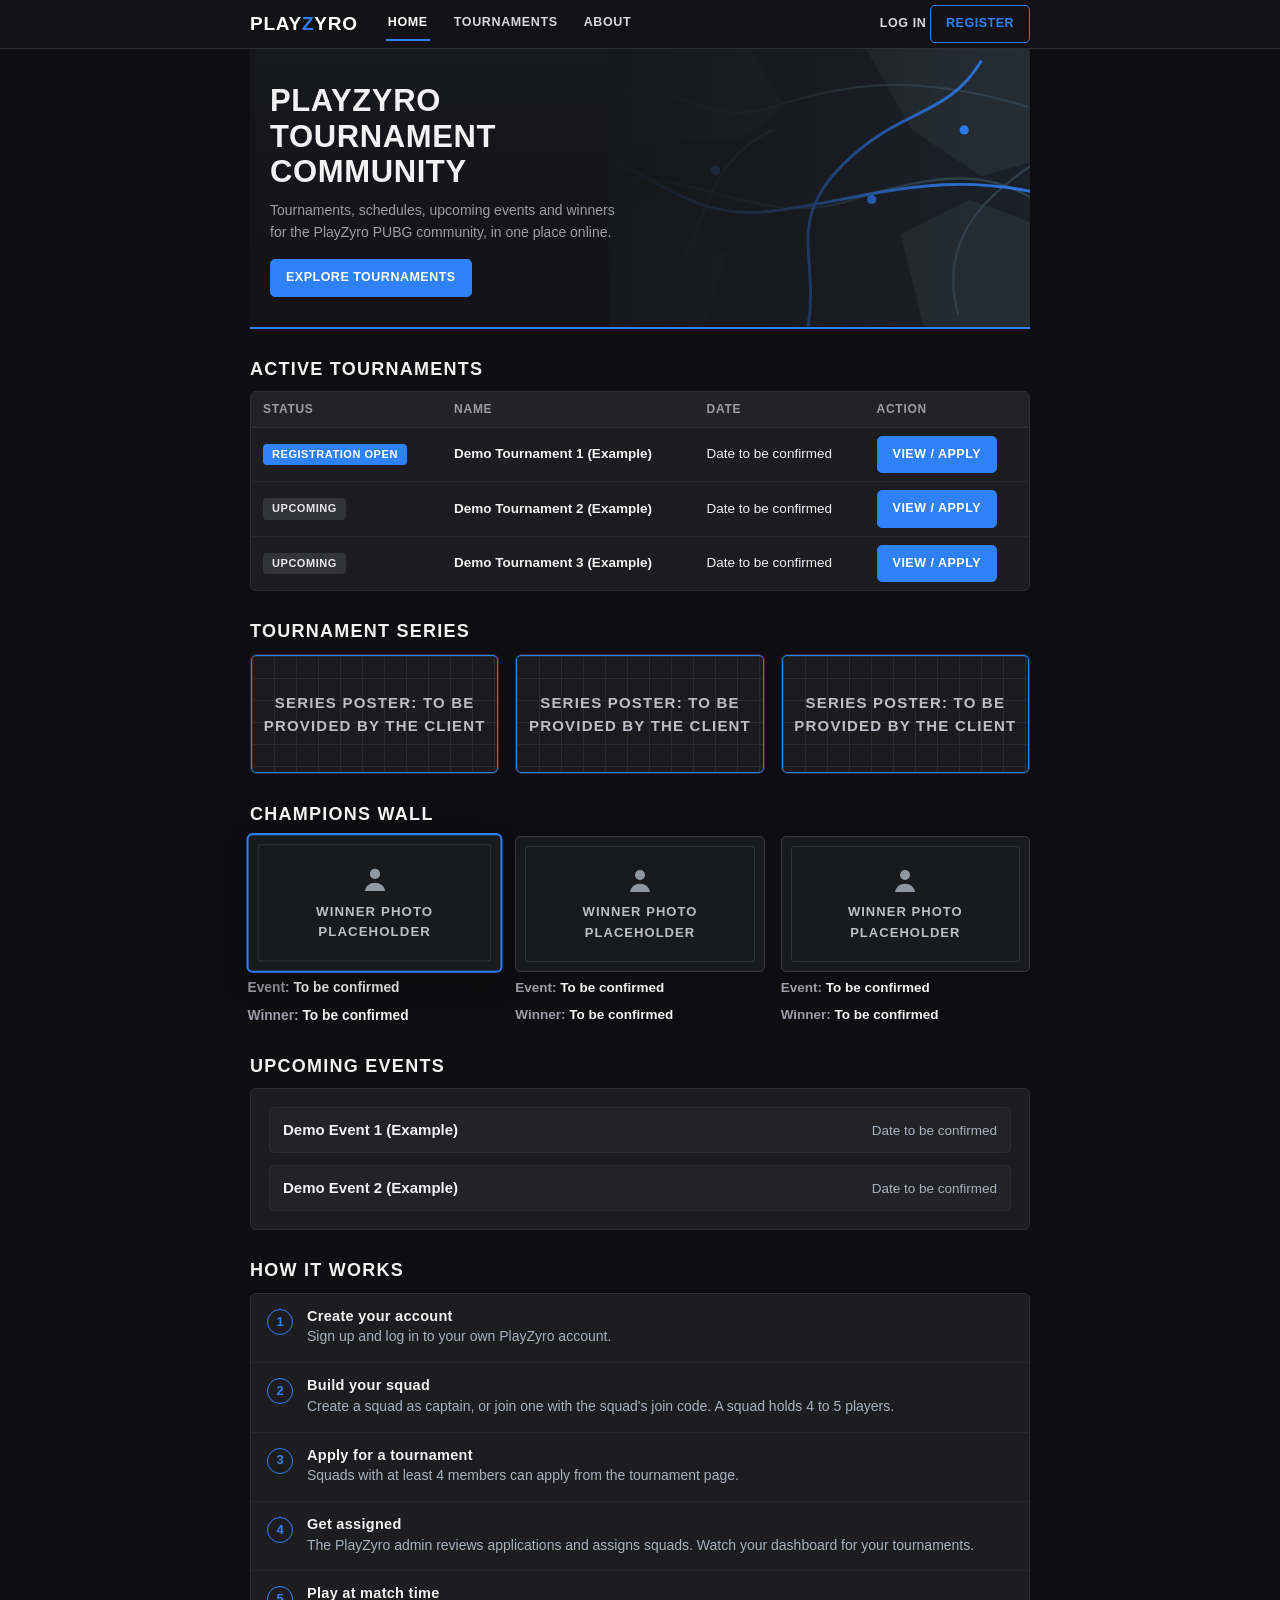
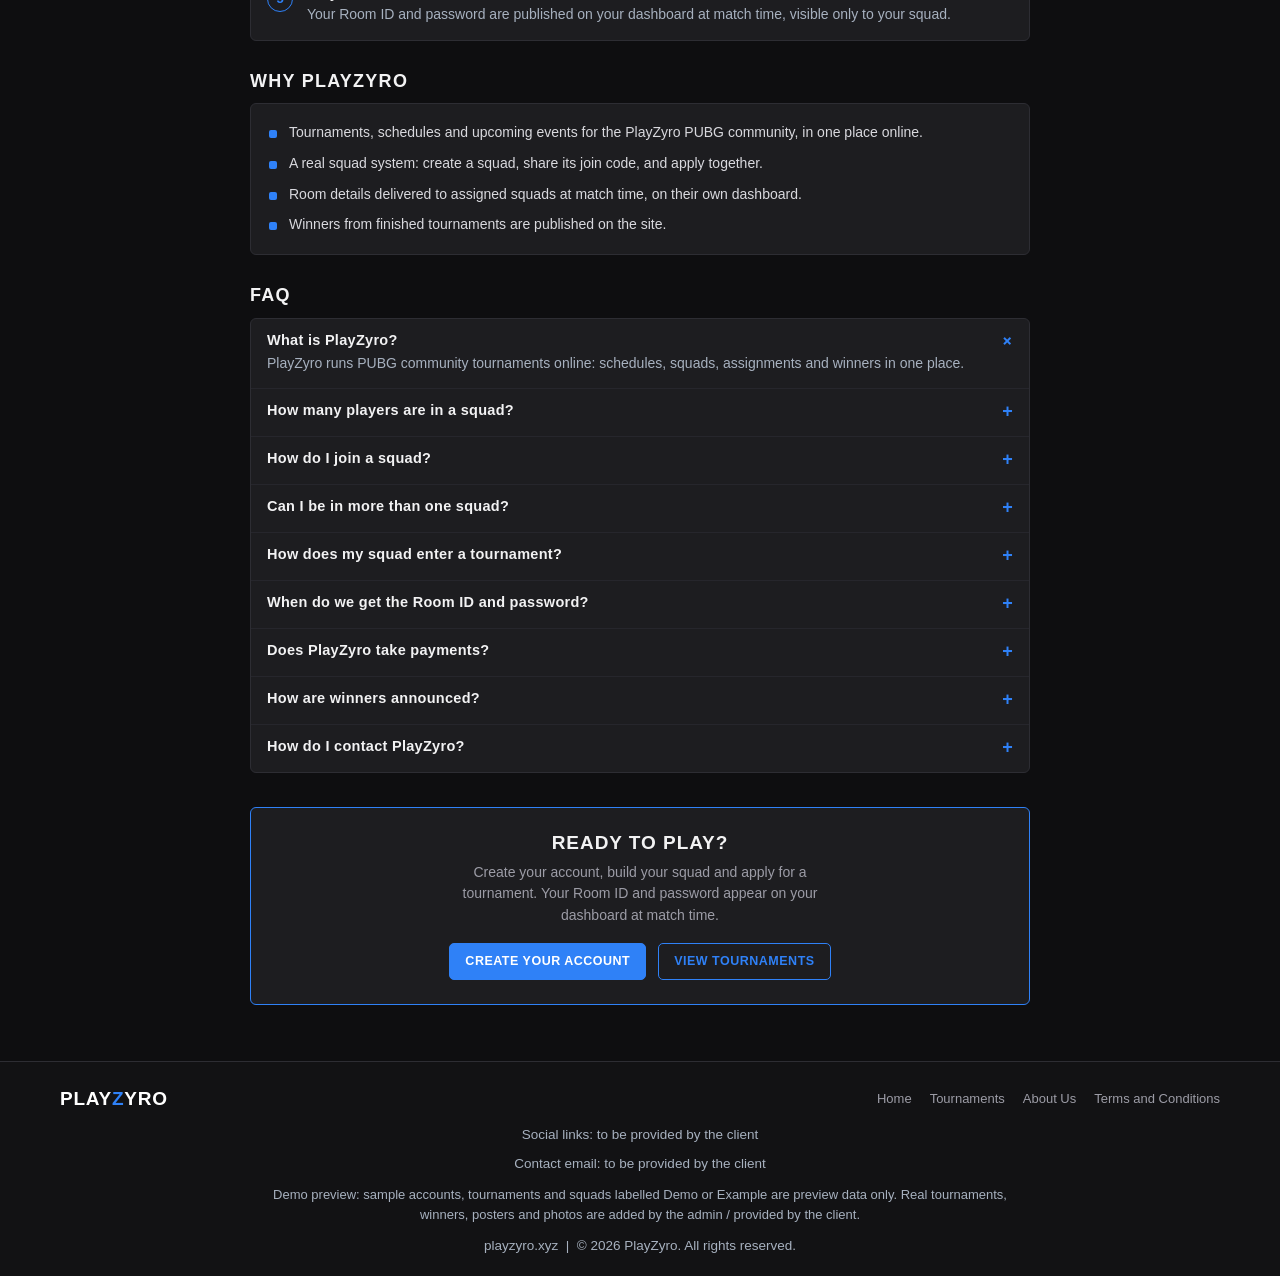
==== commit a936a66a: "V10 fix round (panel order from Chat 2 consolidated re-check): TEAMS + MODE columns restored in sche" ====
--- a/index.html
+++ b/index.html
@@ -6,9 +6,9 @@
 <title>PlayZyro Tournament Community - PlayZyro</title>
 <meta name="description" content=" Tournaments, schedules, upcoming events and winners for the PlayZyro PUBG community, in one place online. ">
 <link rel="icon" href=" data:image/svg+xml,%3Csvg xmlns='http://www.w3.org/2000/svg' viewBox='0 0 32 32'%3E%3Crect width='32' height='32' fill='%23151517'/%3E%3Ctext x='16' y='23' font-size='20' font-weight='900' fill='%232f81f7' text-anchor='middle' font-family='Arial'%3EZ%3C/text%3E%3C/svg%3E ">
-<link rel="stylesheet" href="assets/css/style.css?v=2026-11-20g">
+<link rel="stylesheet" href="assets/css/style.css?v=2026-11-20h">
 <script>window.PZ_VARIANT = 'v10';</script>
-<script src="assets/js/app.js?v=2026-11-20g"></script>
+<script src="assets/js/app.js?v=2026-11-20h"></script>
 </head>
 <body class="home">
 <header class="site">
@@ -102,7 +102,7 @@
 </div>
 </div>
 <script>
-function chip(s){var c=(s==='Registration Open')?'chip green':((s==='Live')?'chip blue':'chip');return '<span class="'+c+'">'+PZ.esc(s)+'</span>';}
+function chip(s){var c=(s==='Registration Open'||s==='Live')?'chip blue':'chip';return '<span class="'+c+'">'+PZ.esc(s)+'</span>';}
 var tb=document.getElementById('home-tournaments');
 if(!PZ.db.tournaments.length){tb.innerHTML='<tr><td colspan="4" class="empty">No tournaments yet. Tournaments added by the admin will appear here.</td></tr>';}
 else{tb.innerHTML=PZ.db.tournaments.map(function(t){return '<tr><td data-label="Status">'+chip(t.status)+'</td><td class="name" data-label="Name">'+PZ.esc(t.name)+'</td><td data-label="Date">'+PZ.esc(t.dateText)+'</td><td data-label="Action"><a class="btn sm" href="tournament.html?id='+t.id+'">View / Apply</a></td></tr>';}).join('');}
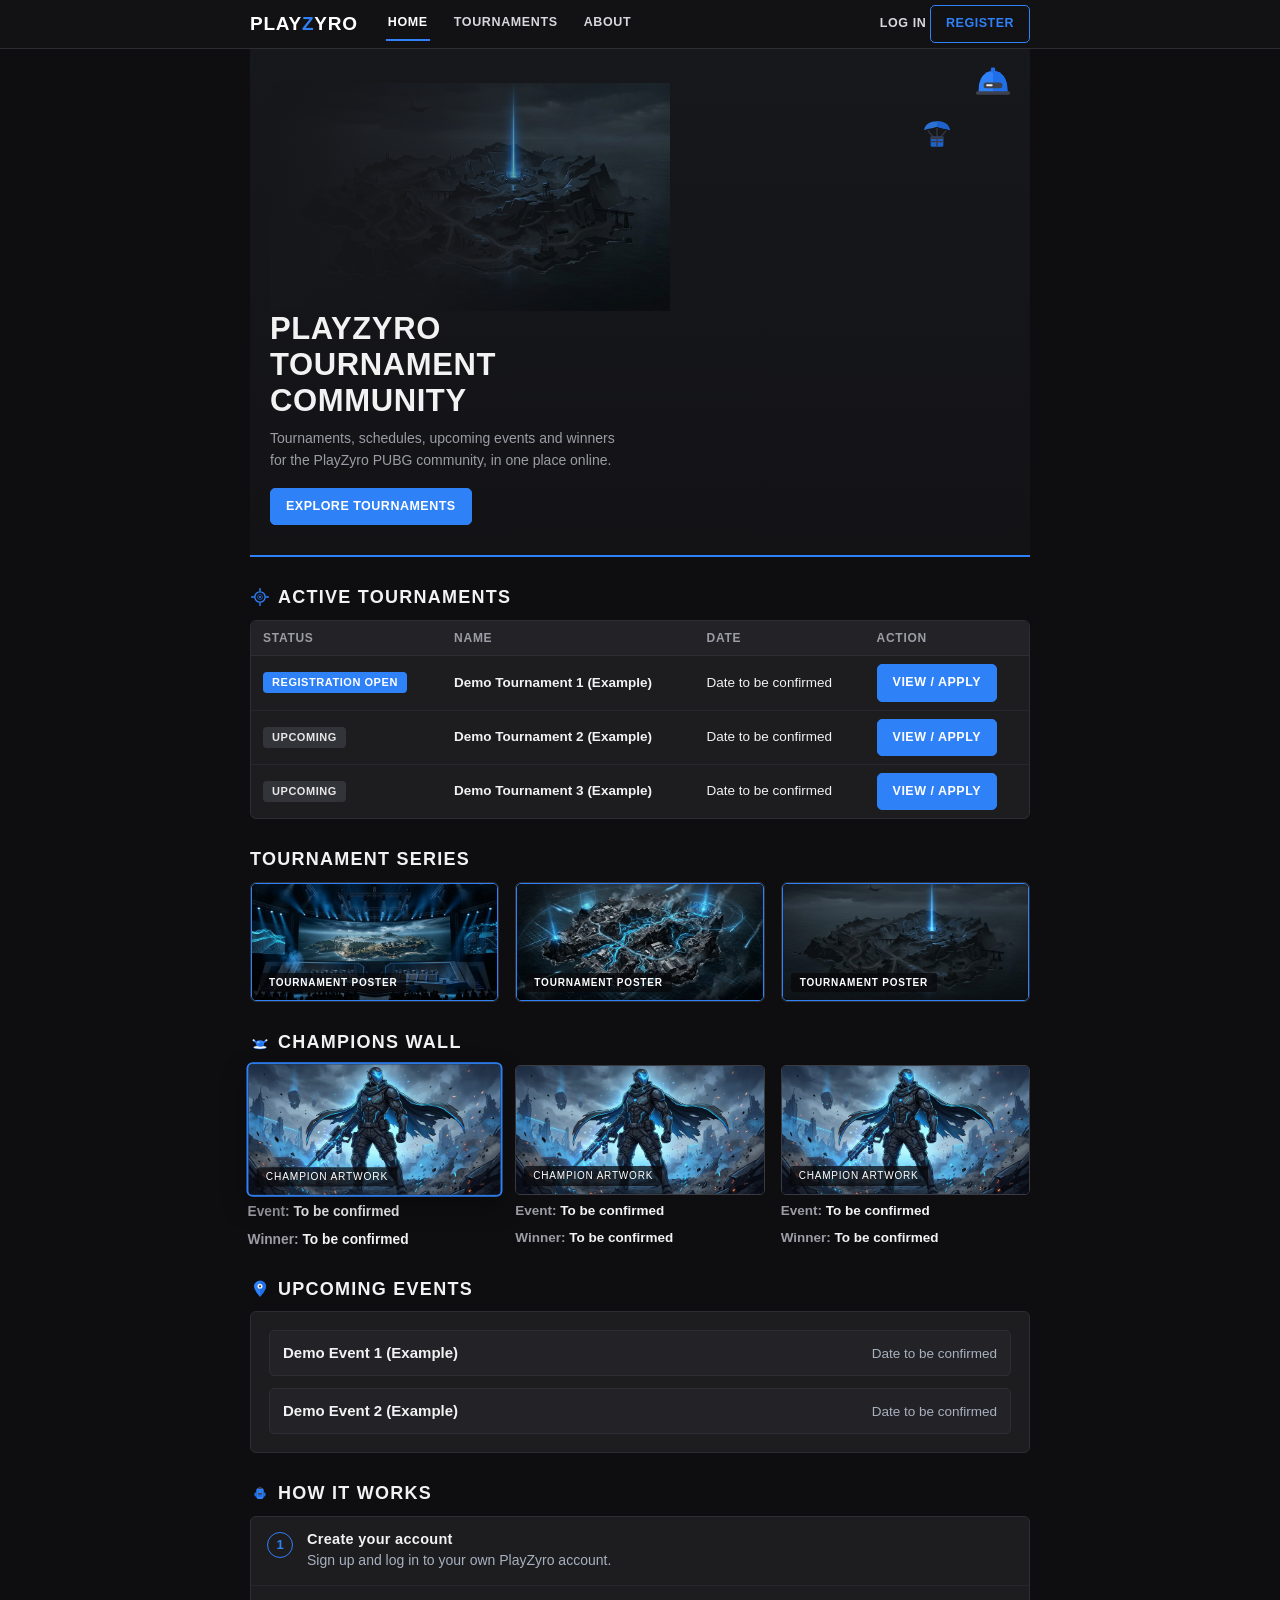
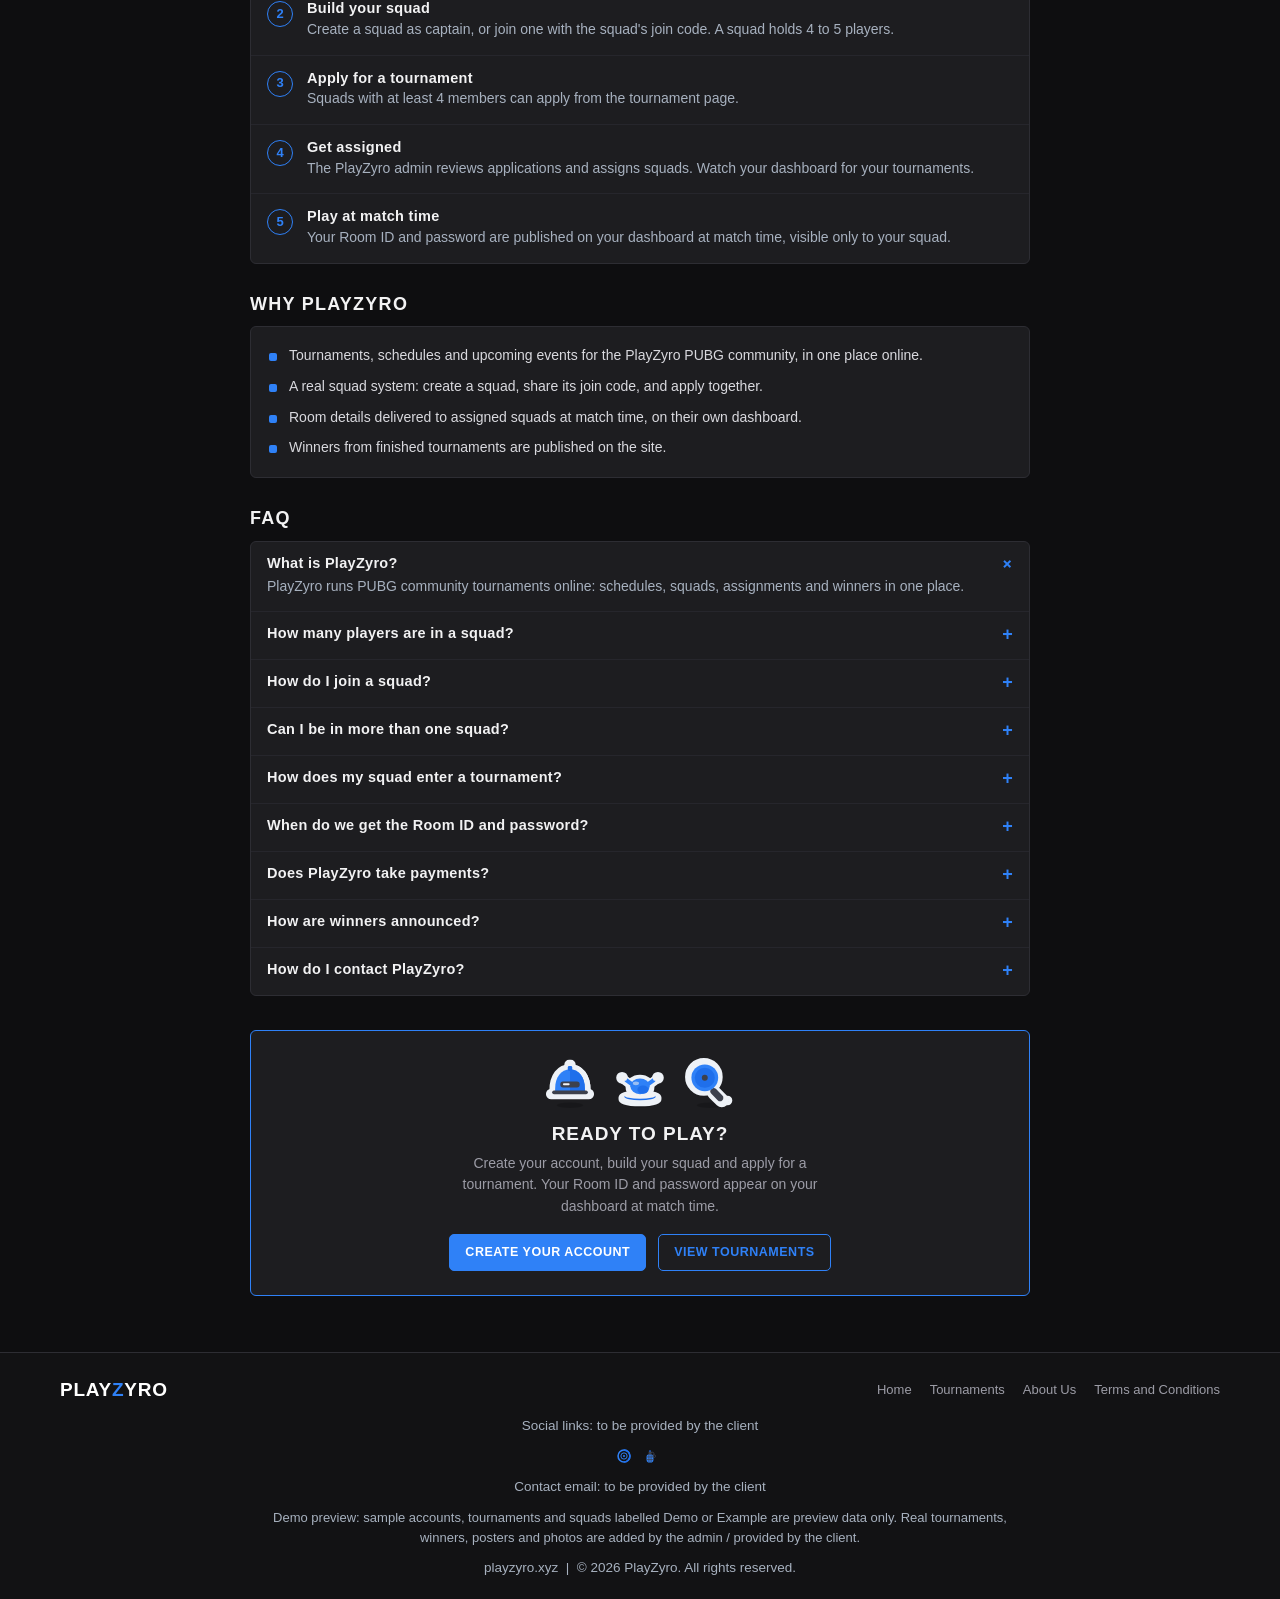
==== commit 28653d76: "PUBG-look update: Flow artwork integrated (arena hero scene in the hero visual slot, rotating tourna" ====
--- a/index.html
+++ b/index.html
@@ -6,9 +6,9 @@
 <title>PlayZyro Tournament Community - PlayZyro</title>
 <meta name="description" content=" Tournaments, schedules, upcoming events and winners for the PlayZyro PUBG community, in one place online. ">
 <link rel="icon" href=" data:image/svg+xml,%3Csvg xmlns='http://www.w3.org/2000/svg' viewBox='0 0 32 32'%3E%3Crect width='32' height='32' fill='%23151517'/%3E%3Ctext x='16' y='23' font-size='20' font-weight='900' fill='%232f81f7' text-anchor='middle' font-family='Arial'%3EZ%3C/text%3E%3C/svg%3E ">
-<link rel="stylesheet" href="assets/css/style.css?v=2026-11-20h">
+<link rel="stylesheet" href="assets/css/style.css?v=2026-11-20n">
 <script>window.PZ_VARIANT = 'v10';</script>
-<script src="assets/js/app.js?v=2026-11-20h"></script>
+<script src="assets/js/app.js?v=2026-11-20n"></script>
 </head>
 <body class="home">
 <header class="site">
@@ -28,13 +28,14 @@
 
 <div class="home-wrap">
 <section class="hero">
+<svg class="pz-hero-ic pz-h1" aria-hidden="true"><use href="assets/img/pz-icons.svg#pz-helmet"/></svg><svg class="pz-hero-ic pz-h2" aria-hidden="true"><use href="assets/img/pz-icons.svg#pz-crate"/></svg>
 <div class="hero-art"><svg viewBox="0 0 420 240" preserveAspectRatio="xMidYMid slice" role="img" aria-label="Stylised map graphic" xmlns="http://www.w3.org/2000/svg">
 <rect width="420" height="240" fill="#1a2027"/>
 <g fill="#242d33"><path d="M0 0h150l30 50-40 30H0z"/><path d="M250 0h170v90l-70 20-60-40z"/><path d="M0 150l80-20 50 50-20 60H0z"/><path d="M280 160l60-30 80 30v80H300z"/></g>
 <g fill="none" stroke="#31424e" stroke-width="2"><path d="M20 40c60-20 90 30 150 10s120-30 220 0"/><path d="M10 120c80-30 140 40 230 10s130-20 170 10"/><path d="M60 220c60-50 40-120 110-150"/><path d="M330 230c-20-70 30-110 80-140"/></g>
 <g fill="none" stroke="#2f81f7" stroke-width="2.5" opacity="0.85"><path d="M0 90c70 10 90 60 170 50s150-40 250-10"/><path d="M200 240c10-60-20-90 30-140s90-40 120-90"/></g>
 <g fill="#2f81f7"><circle cx="120" cy="105" r="4"/><circle cx="255" cy="130" r="4"/><circle cx="335" cy="70" r="4"/></g>
-</svg><div class="hero-fade"></div></div>
+</svg><img class="pz-art" src="assets/img/art-hero.jpg" alt=""><div class="hero-fade"></div></div>
 <div class="hero-content">
 <h1>PlayZyro<br>Tournament<br>Community</h1>
 <p>Tournaments, schedules, upcoming events and winners for the PlayZyro PUBG community, in one place online.</p>
@@ -42,7 +43,7 @@
 </div>
 </section>
 
-<h2 class="sec">Active Tournaments</h2>
+<h2 class="sec"><svg class="pz-ic" aria-hidden="true"><use href="assets/img/pz-icons.svg#pz-crosshair"/></svg>Active Tournaments</h2>
 <div class="tablewrap stackwrap"><table class="stack">
 <thead><tr><th>Status</th><th>Name</th><th>Date</th><th>Action</th></tr></thead>
 <tbody id="home-tournaments"></tbody>
@@ -50,22 +51,22 @@
 
 <h2 class="sec">Tournament Series</h2>
 <div class="grid3">
-<div class="card"><div class="ph tall blue gridbg">Series poster: to be provided by the client</div></div>
-<div class="card"><div class="ph tall blue gridbg">Series poster: to be provided by the client</div></div>
-<div class="card"><div class="ph tall blue gridbg">Series poster: to be provided by the client</div></div>
+<div class="card"><div class="ph tall blue gridbg has-art"><img class="pz-art" src="assets/img/art-poster-a.jpg" alt=""><span class="ph-chip">Tournament Poster</span></div></div>
+<div class="card"><div class="ph tall blue gridbg has-art"><img class="pz-art" src="assets/img/art-poster-b.jpg" alt=""><span class="ph-chip">Tournament Poster</span></div></div>
+<div class="card"><div class="ph tall blue gridbg has-art"><img class="pz-art" src="assets/img/art-hero.jpg" alt=""><span class="ph-chip">Tournament Poster</span></div></div>
 </div>
 
-<h2 class="sec">Champions Wall</h2>
+<h2 class="sec"><svg class="pz-ic" aria-hidden="true"><use href="assets/img/pz-icons.svg#pz-chicken"/></svg>Champions Wall</h2>
 <div class="grid3">
-<div><div class="photo-ph champ-ph"><span class="ph-frame"><svg width="30" height="30" viewBox="0 0 24 24" fill="currentColor" aria-hidden="true"><circle cx="12" cy="8" r="4"/><path d="M4 21.5c.8-4.2 4-6.5 8-6.5s7.2 2.3 8 6.5z"/></svg><span>Winner Photo Placeholder</span></span></div><p class="champ-line"><span class="cl-k">Event:</span> <span class="cl-v">To be confirmed</span></p><p class="champ-line"><span class="cl-k">Winner:</span> <span class="cl-v">To be confirmed</span></p></div>
-<div><div class="photo-ph champ-ph"><span class="ph-frame"><svg width="30" height="30" viewBox="0 0 24 24" fill="currentColor" aria-hidden="true"><circle cx="12" cy="8" r="4"/><path d="M4 21.5c.8-4.2 4-6.5 8-6.5s7.2 2.3 8 6.5z"/></svg><span>Winner Photo Placeholder</span></span></div><p class="champ-line"><span class="cl-k">Event:</span> <span class="cl-v">To be confirmed</span></p><p class="champ-line"><span class="cl-k">Winner:</span> <span class="cl-v">To be confirmed</span></p></div>
-<div><div class="photo-ph champ-ph"><span class="ph-frame"><svg width="30" height="30" viewBox="0 0 24 24" fill="currentColor" aria-hidden="true"><circle cx="12" cy="8" r="4"/><path d="M4 21.5c.8-4.2 4-6.5 8-6.5s7.2 2.3 8 6.5z"/></svg><span>Winner Photo Placeholder</span></span></div><p class="champ-line"><span class="cl-k">Event:</span> <span class="cl-v">To be confirmed</span></p><p class="champ-line"><span class="cl-k">Winner:</span> <span class="cl-v">To be confirmed</span></p></div>
+<div><div class="photo-ph champ-ph has-art"><img class="pz-art" src="assets/img/art-champion.jpg" alt=""><span class="ph-chip">Champion Artwork</span></div><p class="champ-line"><span class="cl-k">Event:</span> <span class="cl-v">To be confirmed</span></p><p class="champ-line"><span class="cl-k">Winner:</span> <span class="cl-v">To be confirmed</span></p></div>
+<div><div class="photo-ph champ-ph has-art"><img class="pz-art" src="assets/img/art-champion.jpg" alt=""><span class="ph-chip">Champion Artwork</span></div><p class="champ-line"><span class="cl-k">Event:</span> <span class="cl-v">To be confirmed</span></p><p class="champ-line"><span class="cl-k">Winner:</span> <span class="cl-v">To be confirmed</span></p></div>
+<div><div class="photo-ph champ-ph has-art"><img class="pz-art" src="assets/img/art-champion.jpg" alt=""><span class="ph-chip">Champion Artwork</span></div><p class="champ-line"><span class="cl-k">Event:</span> <span class="cl-v">To be confirmed</span></p><p class="champ-line"><span class="cl-k">Winner:</span> <span class="cl-v">To be confirmed</span></p></div>
 </div>
 
-<h2 class="sec">Upcoming Events</h2>
+<h2 class="sec"><svg class="pz-ic" aria-hidden="true"><use href="assets/img/pz-icons.svg#pz-pin"/></svg>Upcoming Events</h2>
 <div class="panel"><div id="home-events" class="evlist"></div></div>
 
-<h2 class="sec">How It Works</h2>
+<h2 class="sec"><svg class="pz-ic" aria-hidden="true"><use href="assets/img/pz-icons.svg#pz-backpack"/></svg>How It Works</h2>
 <div class="steps">
 <div class="step"><span class="n">1</span><div><h3>Create your account</h3><p>Sign up and log in to your own PlayZyro account.</p></div></div>
 <div class="step"><span class="n">2</span><div><h3>Build your squad</h3><p>Create a squad as captain, or join one with the squad's join code. A squad holds 4 to 5 players.</p></div></div>
@@ -96,6 +97,7 @@
 </div>
 
 <div class="cta-band">
+<div class="pz-cluster" aria-hidden="true"><svg class="pz-stk"><use href="assets/img/pz-icons.svg#pz-helmet-s"/></svg><svg class="pz-stk"><use href="assets/img/pz-icons.svg#pz-chicken-s"/></svg><svg class="pz-stk"><use href="assets/img/pz-icons.svg#pz-pan-s"/></svg></div>
 <h2>Ready to Play?</h2>
 <p>Create your account, build your squad and apply for a tournament. Your Room ID and password appear on your dashboard at match time.</p>
 <div class="row"><a class="btn" href="auth.html">Create Your Account</a><a class="btn ghost" href="tournaments.html">View Tournaments</a></div>
@@ -113,7 +115,7 @@
 <div class="wrap">
 <div class="foot-top"><a class="logo" href="index.html">PLAY<span class="z">Z</span>YRO</a>
 <nav><a href="index.html">Home</a><a href="tournaments.html">Tournaments</a><a href="about.html">About Us</a><a href="terms.html">Terms and Conditions</a></nav></div>
-<p class="small muted">Social links: to be provided by the client</p>
+<p class="small muted">Social links: to be provided by the client</p><p class="pz-foot" aria-hidden="true"><svg class="pz-ic"><use href="assets/img/pz-icons.svg#pz-zone"/></svg><svg class="pz-ic"><use href="assets/img/pz-icons.svg#pz-grenade"/></svg></p>
 <p class="small muted">Contact email: to be provided by the client</p>
 <p class="demo-note">Demo preview: sample accounts, tournaments and squads labelled Demo or Example are preview data only. Real tournaments, winners, posters and photos are added by the admin / provided by the client.</p>
 <p class="small muted" style="margin-top:10px">playzyro.xyz &nbsp;|&nbsp; &copy; <span id="yr"></span> PlayZyro. All rights reserved.</p>
--- a/assets/css/style.css
+++ b/assets/css/style.css
@@ -396,7 +396,19 @@
 .meta-table td:first-child{width:140px}
 .sched-table{font-size:13px}
 .sched-table td{padding:10px 12px}
-@media(min-width:821px){#panel-users table,#panel-squads table{table-layout:fixed;min-width:0;font-size:12.5px}#panel-users td,#panel-users th,#panel-squads td,#panel-squads th{padding:8px 10px}}
+@media(min-width:821px){
+#panel-users table,#panel-squads table{table-layout:fixed;min-width:0;font-size:12px}
+#panel-users td,#panel-users th,#panel-squads td,#panel-squads th{padding:8px 6px;overflow-wrap:break-word}
+#panel-users .tablewrap,#panel-squads .tablewrap{overflow-x:visible}
+#panel-users .act,#panel-squads .act{font-size:11.5px;letter-spacing:.02em;padding:2px 2px;white-space:normal}
+#panel-users th:nth-child(1){width:30%}#panel-users th:nth-child(2){width:16%}#panel-users th:nth-child(3){width:18%}#panel-users th:nth-child(4){width:36%}
+#panel-squads th:nth-child(1){width:18%}#panel-squads th:nth-child(2){width:21%}#panel-squads th:nth-child(3){width:18%}#panel-squads th:nth-child(4){width:18%}#panel-squads th:nth-child(5){width:25%}
+#panel-squads td:nth-child(2){font-size:10.5px}
+#panel-users th,#panel-squads th{overflow-wrap:normal}
+#panel-squads table{font-size:11px}
+#panel-squads th{font-size:10px;letter-spacing:.03em}
+#panel-squads td,#panel-squads th{padding:8px 4px}
+}
 .admin-grid{display:block;column-count:3;column-gap:18px}
 .admin-grid>.panel{break-inside:avoid;margin:0 0 18px!important}
 @media(max-width:1000px){.admin-grid{column-count:2}}
@@ -452,3 +464,21 @@
 .grid3>div.pz-active .champ-ph{border-color:#2f81f7;box-shadow:0 0 0 1px #2f81f7,0 10px 24px rgba(0,0,0,.35)}
 /* Animations R1 fix: open state for the FAQ answer wrapper (was missing, answers could not expand). */
 .qa.pz-open .pz-faq-a{grid-template-rows:1fr}
+
+/* ===== PUBG-look update: artwork + SVG element set (2026-11-21) ===== */
+.hero{position:relative}
+.hero-art{position:relative;overflow:hidden}
+.pz-art{position:absolute;inset:0;width:100%;height:100%;object-fit:cover}
+.has-art{position:relative;overflow:hidden}
+.ph-chip{position:absolute;left:8px;bottom:8px;z-index:2;background:rgba(8,8,10,.72);color:#fff;padding:2px 9px;border-radius:3px;font-size:10px;letter-spacing:.08em;text-transform:uppercase}
+.pz-ic{width:20px;height:20px;vertical-align:-4px;margin-right:8px}
+.pz-foot .pz-ic{margin-right:6px}
+.pz-stk{width:56px;height:56px}
+.pz-cluster{display:flex;gap:14px;justify-content:center;margin:0 auto 12px}
+.pz-corner{position:absolute;top:8px;right:8px;width:24px;height:24px;z-index:3}
+.card{position:relative}
+.pz-empty-ic{display:block;width:84px;height:84px;margin:0 auto 10px}
+.pz-hero-ic{position:absolute;z-index:3}
+.pz-h1{right:14px;top:12px;width:46px;height:46px}
+.pz-h2{right:76px;top:70px;width:34px;height:34px;opacity:.85}
+@media(max-width:640px){.pz-h1{right:10px;top:8px;width:34px;height:34px}.pz-h2{display:none}.pz-stk{width:46px;height:46px}}
